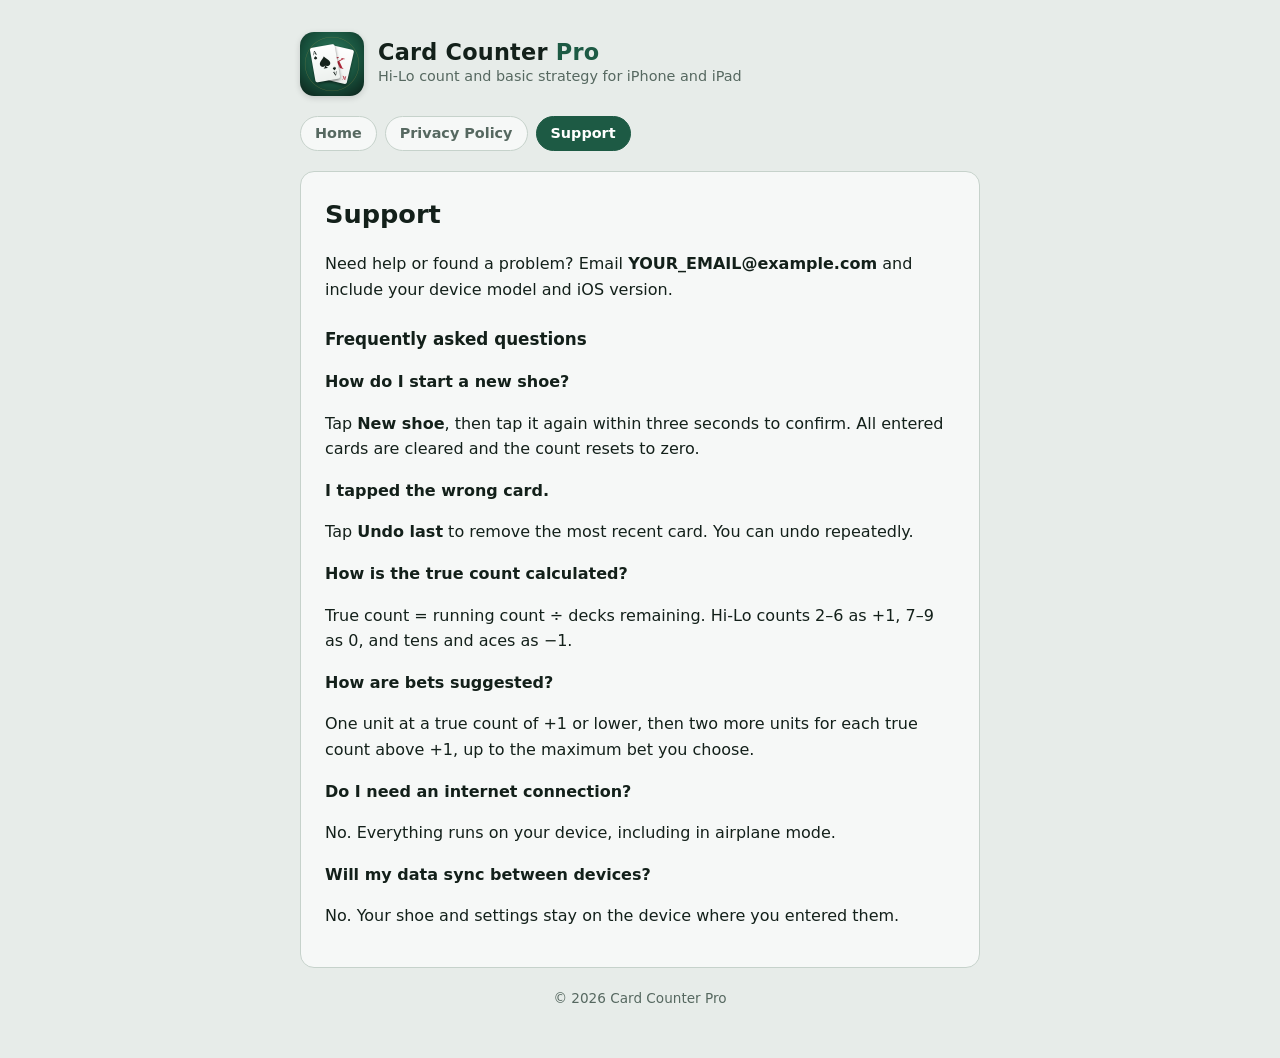
==== support.html @ 18d87a3f "Add files via upload" ====
<!doctype html>
<html lang="en">
<head>
<meta charset="utf-8">
<meta name="viewport" content="width=device-width, initial-scale=1, viewport-fit=cover">
<title>Support · Card Counter Pro</title>
<meta name="description" content="Help and contact for the Card Counter Pro app.">
<link rel="icon" href="icon.png">
<link rel="apple-touch-icon" href="icon.png">
<link rel="stylesheet" href="style.css">
</head>
<body>
<div class="wrap">
  <header>
    <img src="icon.png" alt="Card Counter Pro app icon">
    <div><div class="name">Card Counter <span>Pro</span></div><div class="tag">Hi-Lo count and basic strategy for iPhone and iPad</div></div>
  </header>
  <nav>
    <a href="index.html">Home</a>
    <a href="privacy.html">Privacy Policy</a>
    <a href="support.html" aria-current="page">Support</a>
  </nav>
  <main>
    <h1>Support</h1>
    <p>Need help or found a problem? Email <span class="email">YOUR_EMAIL@example.com</span> and include your device model and iOS version.</p>
    <h2>Frequently asked questions</h2>
    <h3 style="font-size:1rem;margin:16px 0 4px">How do I start a new shoe?</h3>
    <p>Tap <b>New shoe</b>, then tap it again within three seconds to confirm. All entered cards are cleared and the count resets to zero.</p>
    <h3 style="font-size:1rem;margin:16px 0 4px">I tapped the wrong card.</h3>
    <p>Tap <b>Undo last</b> to remove the most recent card. You can undo repeatedly.</p>
    <h3 style="font-size:1rem;margin:16px 0 4px">How is the true count calculated?</h3>
    <p>True count = running count ÷ decks remaining. Hi-Lo counts 2–6 as +1, 7–9 as 0, and tens and aces as −1.</p>
    <h3 style="font-size:1rem;margin:16px 0 4px">How are bets suggested?</h3>
    <p>One unit at a true count of +1 or lower, then two more units for each true count above +1, up to the maximum bet you choose.</p>
    <h3 style="font-size:1rem;margin:16px 0 4px">Do I need an internet connection?</h3>
    <p>No. Everything runs on your device, including in airplane mode.</p>
    <h3 style="font-size:1rem;margin:16px 0 4px">Will my data sync between devices?</h3>
    <p>No. Your shoe and settings stay on the device where you entered them.</p>
  </main>
  <footer>© 2026 Card Counter Pro</footer>
</div>
</body>
</html>
---- style.css ----
:root{--bg:#E7ECE9;--surface:#F6F8F7;--ink:#13201A;--muted:#566860;--line:#C6D2CB;--felt:#1D5A44;color-scheme:light}
*{box-sizing:border-box}
html{-webkit-text-size-adjust:100%}
body{margin:0;background:var(--bg);color:var(--ink);font:16px/1.6 -apple-system,BlinkMacSystemFont,"Segoe UI",system-ui,sans-serif;
  padding-left:max(16px,env(safe-area-inset-left,0px));padding-right:max(16px,env(safe-area-inset-right,0px));padding-block:32px 48px}
.wrap{max-width:680px;margin:0 auto;display:flex;flex-direction:column;gap:20px}
header{display:flex;align-items:center;gap:14px}
header img{width:64px;height:64px;border-radius:14px;box-shadow:0 2px 6px rgba(0,0,0,.15)}
header .name{font-weight:800;font-size:1.4rem;letter-spacing:.01em;line-height:1.1}
header .name span{color:var(--felt)}
header .tag{color:var(--muted);font-size:.9rem}
nav{display:flex;gap:8px;flex-wrap:wrap}
nav a{text-decoration:none;color:var(--muted);border:1px solid var(--line);background:var(--surface);border-radius:999px;padding:5px 14px;font-size:.9rem;font-weight:600}
nav a[aria-current="page"]{background:var(--felt);border-color:var(--felt);color:#fff}
main{background:var(--surface);border:1px solid var(--line);border-radius:14px;padding:22px 24px}
h1{font-size:1.6rem;margin:0 0 4px;text-wrap:balance}
h2{font-size:1.05rem;margin:24px 0 6px}
.updated{color:var(--muted);font-size:.88rem;margin:0 0 16px}
p,li{max-width:65ch}
ul{padding-left:1.2em}
a{color:var(--felt)}
.email{font-weight:700;user-select:all}
footer{color:var(--muted);font-size:.85rem;text-align:center}
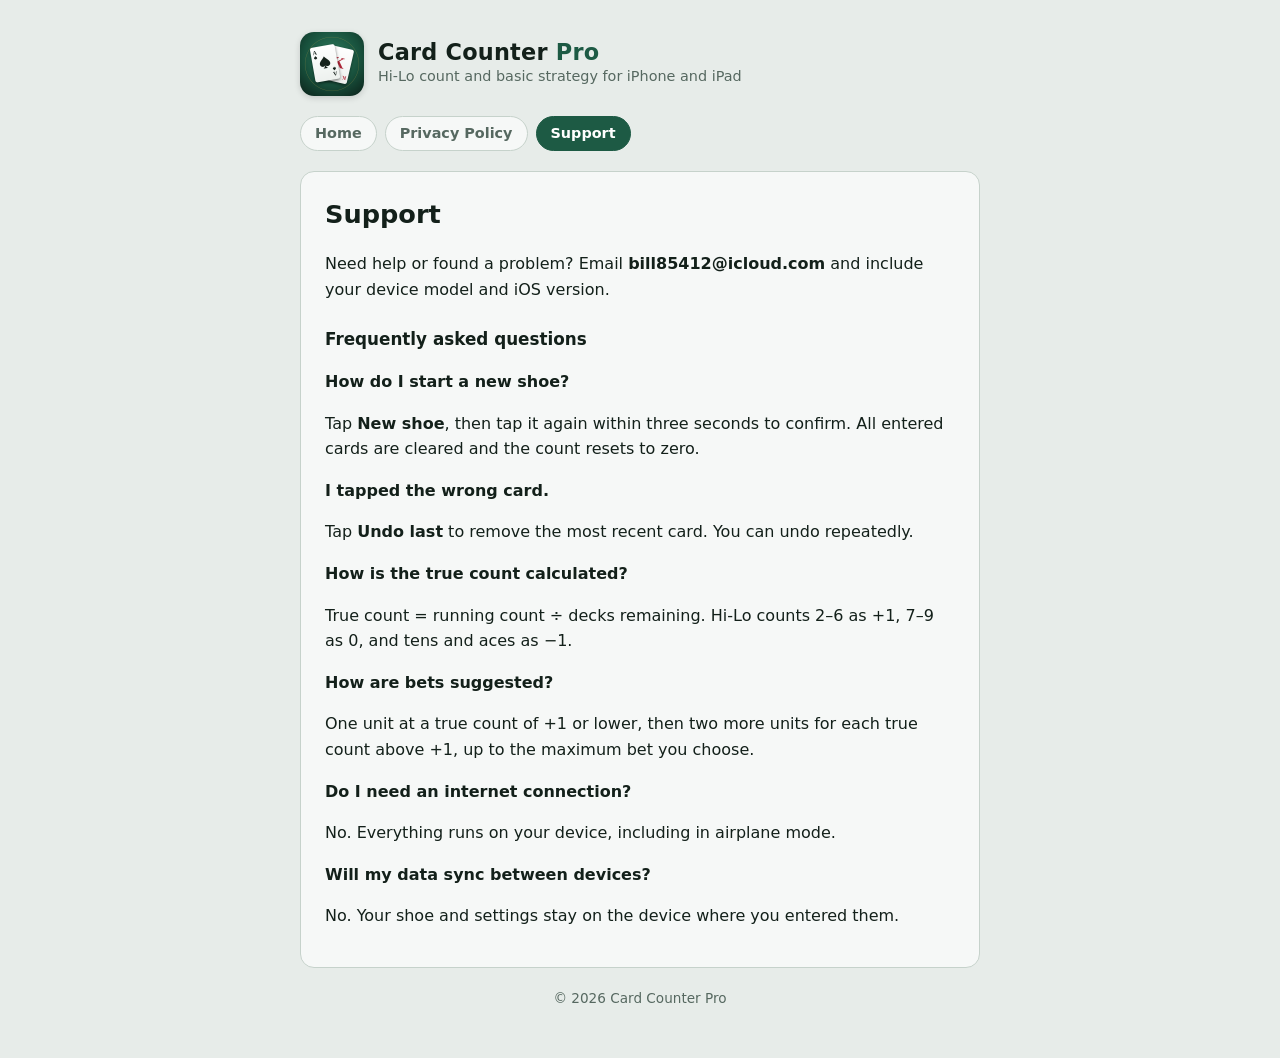
==== commit 23f86bb6: "Update support.html" ====
--- a/support.html
+++ b/support.html
@@ -22,7 +22,7 @@
   </nav>
   <main>
     <h1>Support</h1>
-    <p>Need help or found a problem? Email <span class="email">YOUR_EMAIL@example.com</span> and include your device model and iOS version.</p>
+    <p>Need help or found a problem? Email <span class="email">bill85412@icloud.com</span> and include your device model and iOS version.</p>
     <h2>Frequently asked questions</h2>
     <h3 style="font-size:1rem;margin:16px 0 4px">How do I start a new shoe?</h3>
     <p>Tap <b>New shoe</b>, then tap it again within three seconds to confirm. All entered cards are cleared and the count resets to zero.</p>
